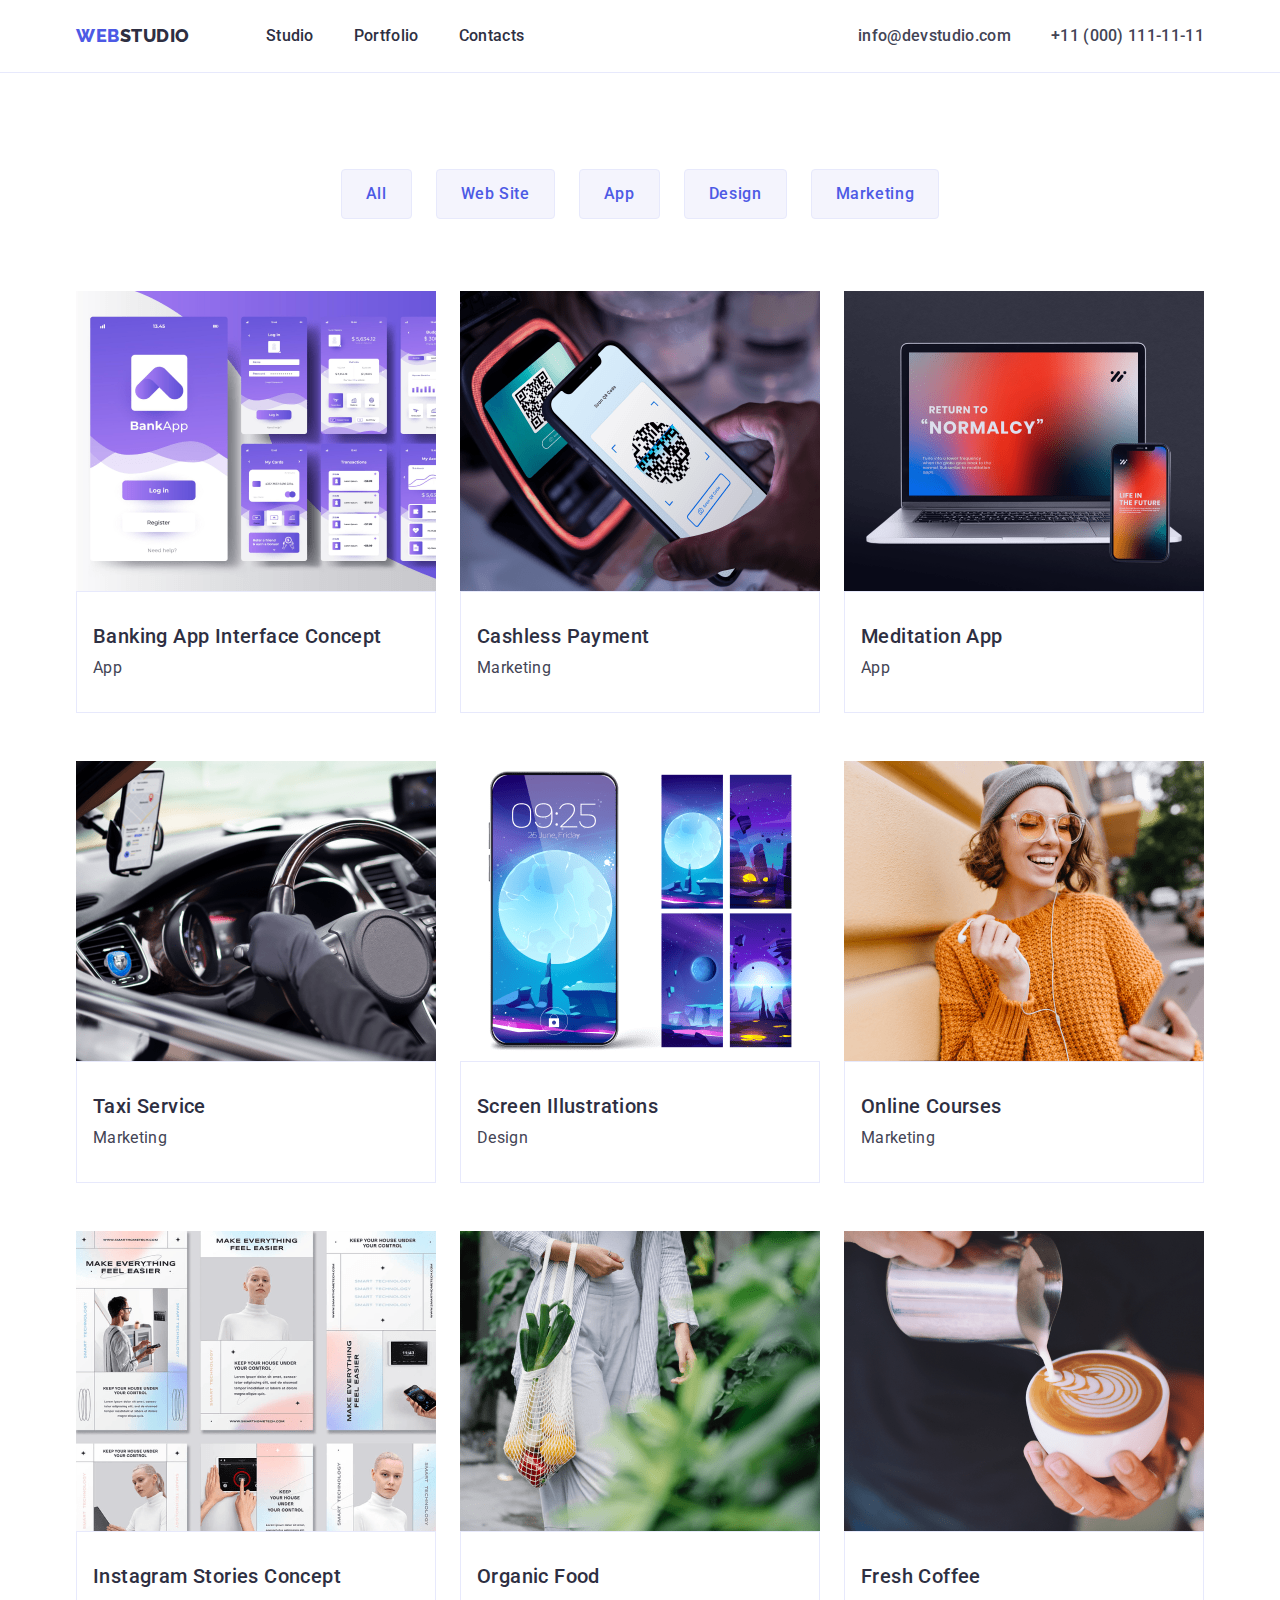
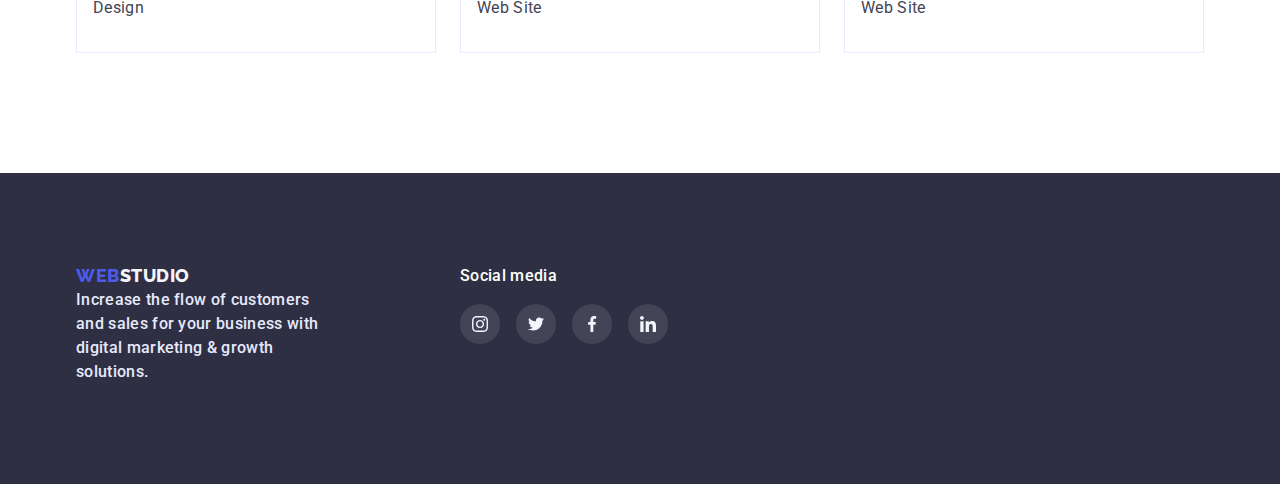
==== portfolio.html @ aef4aed8 "Initial commit" ====
<!DOCTYPE html>
<html lang="en">

<head>
    <meta charset="UTF-8">
    <meta http-equiv="X-UA-Compatible" content="IE=edge">
    <meta name="viewport" content="width=device-width, initial-scale=1.0">
    <title>Портфоліо</title>
    <link rel="preconnect" href="https://fonts.googleapis.com">
    <link rel="preconnect" href="https://fonts.gstatic.com" crossorigin>
    <link
        href="https://fonts.googleapis.com/css2?family=Raleway:wght@800&family=Roboto:wght@400;500;700;900&display=swap"
        rel="stylesheet">
    <link rel="stylesheet" href="https://cdn.jsdelivr.net/npm/modern-normalize@1.1.0/modern-normalize.min.css">
    <link rel="stylesheet" href="./css/style.css">
</head>

<body>
    <header class="top-header portfolio-header">
        <div class="container nav-container">
            <nav class="menu">
                <a href="./index.html" class="link logo">Web<span class="logo-black-letters">Studio</span>
                </a>
                <ul class="menu-list list">
                    <li class="menu-list-item">
                        <a class="menu-link link menu-link-stud" href="./index.html">Studio</a>
                    </li>
                    <li class="menu-list-item ">
                        <a class="menu-link link menu-link-portf" href="./portfolio.html">Portfolio</a>
                    </li>
                    <li class="menu-list-item ">
                        <a class="menu-link link menu-link-contact" href="">Contacts</a>
                    </li>
                </ul>

            </nav>

            <address class="top-address">
                <ul class="address-list list">
                    <li class="addres-list-global-item"><a href="mailto:info@devstudio.com"
                            class="address-list-item link">info@devstudio.com </a> </li>
                    <li class="addres-list-global-item"><a href="tel:+110001111111" class="address-list-item link">+11
                            (000) 111-11-11</a></li>
                </ul>
            </address>
        </div class="container">
    </header>
    <main>
        <h1 hidden>servicees</h1>

        <section>
            <div class="container services">
                <h1 hidden>servicees</h1>
                <ul class="services-buttons list">
                    <li><button class="services-btn" type="button">
                            All
                        </button>
                    </li>
                    <li><button class="services-btn" type="button">
                            Web Site
                        </button>
                    </li>
                    <li><button class="services-btn" type="button">
                            App
                        </button>
                    </li>
                    <li class="services-buttons-item"><button class="services-btn" type="button">
                            Design
                        </button>
                    </li>
                    <li><button class="services-btn" type="button">
                            Marketing
                        </button></li>
                </ul>

                <ul class="services-list list">
                    <li class="portfolio-cards"> <a href="" class="link portfolio-cards">
                            <div class="portfolio-card-hover">
                                <img src="./images/portfolio/portfolio1.jpg" width="360" height="300"
                                    alt="Banking app concept">
                                    <p class="portfolio-card-hover-text">14 Stylish and User-Friendly App Design Concepts ·
                                        Task Manager App · Calorie Tracker App · Exotic Fruit Ecommerce App · Cloud Storage
                                        App</p>
                            </div>
                            <div class="portfolio-card-bottom-text">
                                <h2 class="services-list-tytle">Banking App Interface Concept</h2>
                                <p class="services-list-text">App</p>
                            </div>
                        </a>

                    </li>
                    <li class="portfolio-cards"> <a href="" class="link portfolio-cards">
                            <div class="portfolio-card-hover"><img src="./images/portfolio/portfolio2.jpg" width="360" height="300" alt="phone pay">
                                <p class="portfolio-card-hover-text">14 Stylish and User-Friendly App Design Concepts ·
                                    Task Manager App · Calorie Tracker App · Exotic Fruit Ecommerce App · Cloud Storage
                                    App</p>
                            </div>

                            <div class="portfolio-card-bottom-text">
                                <h2 class="services-list-tytle">Cashless Payment</h2>
                                <p class="services-list-text">Marketing</p>
                            </div>
                        </a>


                    </li>
                    <li class="portfolio-cards"> <a href="" class="link portfolio-cards">
                            <div class="portfolio-card-hover">
                                <img src="./images/portfolio/portfolio3.jpg" width="360" height="300" alt="meditation app">
                                <p class="portfolio-card-hover-text">14 Stylish and User-Friendly App Design Concepts ·
                                    Task Manager App · Calorie Tracker App · Exotic Fruit Ecommerce App · Cloud Storage
                                    App</p>
                            </div>
                            <div class="portfolio-card-bottom-text">
                                <h2 class="services-list-tytle">Meditation App</h2>
                                <p class="services-list-text">App</p>
                            </div>
                        </a>


                    </li>
                    <li class="portfolio-cards"> <a href="" class="link">
                            <div class="portfolio-card-hover">
                                <img src="./images/portfolio/portfolio4.jpg" width="360" height="300" alt="car">
                                <p class="portfolio-card-hover-text">14 Stylish and User-Friendly App Design Concepts ·
                                    Task Manager App · Calorie Tracker App · Exotic Fruit Ecommerce App · Cloud Storage
                                    App</p>
                            </div>
                            <div class="portfolio-card-bottom-text">
                                <h2 class="services-list-tytle">Taxi Service</h2>
                                <p class="services-list-text">Marketing</p>
                            </div>
                        </a>

                    </li>
                    <li class="portfolio-cards"> <a href="" class="link portfolio-cards">
                            <div class="portfolio-card-hover">
                                <img src="./images/portfolio/portfolio5.jpg" width="360" height="300" alt="phone">
                                <p class="portfolio-card-hover-text">14 Stylish and User-Friendly App Design Concepts ·
                                    Task Manager App · Calorie Tracker App · Exotic Fruit Ecommerce App · Cloud Storage
                                    App</p>
                            </div>
                            <div class="portfolio-card-bottom-text">
                                <h2 class="services-list-tytle">Screen Illustrations</h2>
                                <p class="services-list-text">Design</p>
                            </div>
                        </a>

                    </li>
                    <li class="portfolio-cards"> <a href="" class="link portfolio-cards">
                            <div class="portfolio-card-hover">
                                <img src="./images/portfolio/portfolio6.jpg" width="360" height="300" alt="wooman">
                                <p class="portfolio-card-hover-text">14 Stylish and User-Friendly App Design Concepts ·
                                    Task Manager App · Calorie Tracker App · Exotic Fruit Ecommerce App · Cloud Storage
                                    App</p>
                            </div>
                            <div class="portfolio-card-bottom-text">
                                <h2 class="services-list-tytle">Online Courses</h2>
                                <p class="services-list-text">Marketing</p>
                            </div>
                        </a>

                    </li>
                    <li class="portfolio-cards"> <a href="" class="link portfolio-cards">
                            <div class="portfolio-card-hover">
                                <img src="./images/portfolio/portfolio7.jpg" width="360" height="300" alt="stories">
                                <p class="portfolio-card-hover-text">14 Stylish and User-Friendly App Design Concepts ·
                                    Task Manager App · Calorie Tracker App · Exotic Fruit Ecommerce App · Cloud Storage
                                    App</p>
                            </div>
                            <div class="portfolio-card-bottom-text">
                                <h2 class="services-list-tytle">Instagram Stories Concept</h2>
                                <p class="services-list-text">Design</p>
                            </div>
                        </a>
                    </li>
                    <li class="portfolio-cards"> <a href="" class="link portfolio-cards">
                            <div class="portfolio-card-hover">
                                <img src="./images/portfolio/portfolio8.jpg" width="360" height="300"
                                    alt="woomen with fruits">
                                    <p class="portfolio-card-hover-text">14 Stylish and User-Friendly App Design Concepts ·
                                        Task Manager App · Calorie Tracker App · Exotic Fruit Ecommerce App · Cloud Storage
                                        App</p>
                            </div>
                            <div class="portfolio-card-bottom-text">
                                <h2 class="services-list-tytle">Organic Food</h2>
                                <p class="services-list-text">Web Site</p>
                            </div>
                        </a>

                    </li>
                    <li class="portfolio-cards"> <a href="" class="link portfolio-cards">
                            <div class="portfolio-card-hover">
                                <img src="./images/portfolio/portfolio9.jpg" width="360" height="300" alt="cofee">
                                <p class="portfolio-card-hover-text">14 Stylish and User-Friendly App Design Concepts ·
                                    Task Manager App · Calorie Tracker App · Exotic Fruit Ecommerce App · Cloud Storage
                                    App</p>
                            </div>
                            <div class="portfolio-card-bottom-text">
                                <h2 class="services-list-tytle">Fresh Coffee</h2>
                                <p class="services-list-text">Web Site</p>
                            </div>
                        </a>

                    </li>
                </ul>
            </div class="container">
        </section>
    </main>
    <footer class="footer">

        <div class="container footer-container">
            <div class="footer-main-div">
                <a class="link footer-logo" href="./index.html">
                    Web<span class="logo-white-letters">Studio</span>
                </a>
                <p class="footer-text">Increase the flow of customers and sales for your business with digital marketing
                    & growth solutions.</p>
            </div>
            <div class="footer-social-media">
                <h3 class="footer-media-title">Social media</h3>
                <ul class="footer-media-list list">
                    <li class="social-list-item">
                        <a href="" class="footer-social-list-link">
                            <svg class="social-list-logo">
                                <use href="./images/sprite.svg#instagram"></use>
                            </svg>
                        </a>
                    </li>
                    <li class="social-list-item">
                        <a href="" class="footer-social-list-link">
                            <svg class="social-list-logo">
                                <use href="./images/sprite.svg#twitter"></use>
                            </svg>
                        </a>
                    </li>
                    <li class="social-list-item">
                        <a href="" class="footer-social-list-link">
                            <svg class="social-list-logo">
                                <use href="./images/sprite.svg#facebook"></use>
                            </svg>
                        </a>
                    </li>
                    <li class="social-list-item">
                        <a href="" class="footer-social-list-link">
                            <svg class="social-list-logo">
                                <use href="./images/sprite.svg#linkedin"></use>
                            </svg>
                        </a>
                    </li>
                </ul>
            </div>
        </div class="container">
    </footer>

</body>

</html>
---- css/style.css ----
p,
h1,
h2,
h3,
h4 {
    margin-top: 0;
    margin-bottom: 0;
}

ul,
ol {
    margin-top: 0;
    margin-bottom: 0;
    padding-left: 0;
}

img {
    display: block;
}

button {
    cursor: pointer;
}

address {
    font-style: normal;
}

.container {
    margin: 0 auto;
    width: 1158px;
    padding-left: 15px;
    padding-right: 15px;
}

body {
    font-family: "Roboto", sans-serif;
    color: var(--color-slate);
    font-weight: 500;
    letter-spacing: 0.02em;
}

:root {
    --color-iris: #4d5ae5;
    --color-ocean: #404bbf;
    --color-navy-blue: #2e2f42;
    --color-green: #31d0aa;
    --color-slate: #434455;
    --color-light-slate: #8e8f99;
    --color-cornflower: #e7e9fc;
    --color-cloud: #f4f4fd;
    --color-mega-white: #FFFFFF;
    --color-tuman-white: #AFB1B8;
    --main-animation: 250ms cubic-bezier(0.4, 0, 0.2, 1);
    --mega-white: #fcfcfc;
    --mega-black: #000000;
}




.link {
    text-decoration: none;
}

.list {
    list-style: none;
}


/* ---------------Menu----------------- */

.nav-container {
    display: flex;
    justify-content: space-between;
    padding-top: 24px;
    padding-bottom: 24px;

}

.menu {
    display: flex;
}

.menu-list {
    display: flex;
    gap: 40px;
}

.address-list {
    display: flex;
}

.logo {
    font-family: 'Raleway', sans-serif;
    font-style: normal;
    font-weight: 800;
    font-size: 18px;
    line-height: 1.17;
    letter-spacing: 0.03em;
    text-transform: uppercase;
    color: var(--color-iris);
    display: inline;
    margin-right: 76px;
}


.logo-black-letters {
    font-family: 'Raleway', sans-serif;
    font-style: normal;
    font-weight: 800;
    font-size: 18px;
    line-height: 24px;
    align-items: center;
    letter-spacing: 0.03em;
    text-transform: uppercase;
    color: var(--color-navy-blue);
    display: inline;

}

.logo-white-letters {
    font-family: 'Raleway', sans-serif;
    font-style: normal;
    font-weight: 800;
    font-size: 18px;
    line-height: 24px;
    align-items: center;
    letter-spacing: 0.03em;
    text-transform: uppercase;
    color: var(--color-cloud);
    display: inline;
}




.menu-link {
    font-family: 'Roboto';
    font-style: normal;
    font-weight: 500;
    font-size: 16px;
    line-height: 24px;
    letter-spacing: 0.02em;
    color: #2E2F42;
    transition: color var(--main-animation);
}

.top-address {
    font-style: normal;
}

.addres-list-global-item:not(:last-child) {
    padding-right: 40px;
}

.address-list-item {
    font-size: 16px;
    line-height: 1.5;
    letter-spacing: 0.02em;
    color: #434455;
    transition: color var(--main-animation);
}

.address-list-item:is(:hover, :focus) {
    color: #404BBF
}

.menu-link:is(:hover, :focus) {
    color: #404BBF;
}

.menu-link:is(:hover, :focus)::after {
    margin-top: 20px;
    display: block;
    background: #404BBF;
    border-radius: 2px;
    width: 48px;
    height: 4px;
    content: "";
    position: absolute;
}

.menu-link-portf:is(:hover, :focus)::after {
    width: 66px;
}

.menu-link-contact:is(:hover, :focus)::after {
    width: 67px;
}

.menu-list-item {
    display: flex;
}

/* --------------Hero-------------- */

.hero {
    background-image: linear-gradient(rgba(46, 47, 66, 0.7), rgba(46, 47, 66, 0.7)), url(../images/hero/people-office.png);
    background-size: cover;

}

.hero-container {
    display: flex;
    align-items: center;
    flex-direction: column;
    padding-top: 188px;
    padding-bottom: 188px;
}

.hero-title {
    font-size: 56px;
    line-height: 1.07;
    letter-spacing: 0.02em;
    color: #FFFFFF;
    text-align: center;
    width: 496px;
    display: flex;
    flex-wrap: wrap;
    margin-bottom: 48px;
}

.hero-button {
    font-weight: 500;
    font-size: 16px;
    line-height: 1.5;
    display: flex;
    align-items: center;
    letter-spacing: 0.04em;
    color: #FFFFFF;
    background-color: #4D5AE5;
    font-family: "Roboto", sans-serif;
    display: flex;
    align-items: end;
    padding: 16px 32px;
    border-radius: 4px;
    border-color: transparent;
    transition: background-color var(--main-animation), box-shadow var(--main-animation);
}

.hero-button:is(:hover, :focus) {
    background-color: #404BBF;
    box-shadow: 0px 4px 4px rgba(0, 0, 0, 0.15);

}

/* ------------------Benefits----------- */

.benefits-container {
    padding-top: 120px;
    padding-bottom: 120px;
}

.benefits-list-container {
    display: flex;
    flex-direction: row;
    gap: 24px;
}

.second-benefits-container {
    padding-bottom: 120px;
}

.benefits-list-item {
    widows: 264px;
}

.benefits-img-list {
    display: flex;
    gap: 24px;
}

.benefits-list-title {
    font-weight: 500;
    font-size: 20px;
    line-height: 1.2;
    letter-spacing: 0.02em;
    color: #2E2F42;
    margin-bottom: 8px;
}

.benefits-text {
    font-weight: 400;
    font-size: 16px;
    line-height: 1.5;
    letter-spacing: 0.02em;
    color: var(--color-slate);
}

.benefits-title {
    font-size: 36px;
    line-height: 1.11;
    letter-spacing: 0.02em;
    text-transform: capitalize;
    text-align: center;
    letter-spacing: 0.02em;
    color: #2E2F42;
    margin-bottom: 72px;

}

.benefits-logo {
    width: 64px;
    height: 64px;


}

.benefits-img-container {
    display: flex;
    background: #F4F4FD;
    border-radius: 4px;
    justify-content: center;
    padding-bottom: 24px;
    padding-top: 24px;
}

/*----------------------Our Team---------------- */

.our-team {
    background-color: var(--color-cloud);
    padding-top: 111px;
    padding-bottom: 129px;
}


.our-team-title {
    font-size: 36px;
    line-height: 1.11;
    letter-spacing: 0.02em;
    text-transform: capitalize;
    color: #2E2F42;
    text-align: center;
    margin-bottom: 72px;

}

.our-team-list {
    display: flex;
    gap: 24px;
}

.card-bottom-text {
    /* padding: 32px 16px; */
    background-color: var(--color-mega-white);
    border-radius: 0px 0px 4px 4px;
    padding-bottom: 32px;
    padding-top: 32px;
}

.team-list-name {
    font-weight: 500;
    font-size: 20px;
    line-height: 1.2;
    letter-spacing: 0.02em;
    color: #2E2F42;
    text-align: center;
    margin-bottom: 8px;
}

.team-list-profesion {
    font-weight: 400;
    font-size: 16px;
    line-height: 1.5;
    letter-spacing: 0.02em;
    color: #434455;
    text-align: center;
    margin-bottom: 8px;
}




.social-list-link {
    width: 40px;
    height: 40px;
    border-radius: 50%;
    background-color: var(--color-iris);
    display: flex;
    justify-content: center;
    align-items: center;
    transition: background-color var(--main-animation);
}

.social-setings-list {
    display: flex;
    justify-content: center;
    align-items: center;
    gap: 24px;
}

.social-list-logo {
    content: ;
    width: 16px;
    height: 16px;
    fill: var(--color-cloud);
}

.social-list-link:is(:hover, :focus) {
    background-color: var(--color-ocean);
}


/* ---------------------------------Customers--------------------------------- */

.customers-link {
    display: flex;
    width: 168px;
    height: 88px;
    border: 1px solid #8E8F99;
    border-radius: 4px;
    justify-content: center;
    align-items: center;
    transition: border-color var(--main-animation);
}

.customers-title {
    font-size: 36px;
    line-height: 1.11;
    text-align: center;
    letter-spacing: 0.02em;
    text-transform: capitalize;
    color: #2E2F42;
    margin-bottom: 72px;
}

.customers-list {
    display: flex;
    justify-content: center;
    gap: 24px;
}

.customers-logo {
    width: 104px;
    height: 56px;
    fill: var(--color-tuman-white);
    transition: fill var(--main-animation);

}

.customers-container {
    padding-top: 130px;
    padding-bottom: 120px;
}

.customers-link:is(:hover, :focus) {
    border-color: var(--color-ocean);
}

.customers-link:is(:hover, :focus) .customers-logo {
    fill: var(--color-ocean);
}


/* --------------Footer-------------------- */

.footer-container {
    display: flex;
    padding-top: 91px;
    padding-bottom: 100px;
}



.footer-logo {
    font-family: 'Raleway', sans-serif;
    font-style: normal;
    font-weight: 800;
    font-size: 18px;
    line-height: 1.17;
    letter-spacing: 0.03em;
    text-transform: uppercase;
    color: var(--color-iris);
    display: inline;
    margin-bottom: 16px;
}

.footer {
    background-color: var(--color-navy-blue);
}

.footer-text {
    font-size: 16px;
    line-height: 1.5;
    letter-spacing: 0.02em;
    color: #E7E9FC;
    width: 264px;
}

.footer-media-list {
    display: flex;
    justify-content: center;
    align-items: center;
    gap: 16px;
}

.footer-media-title {
    font-weight: 500;
    font-size: 16px;
    line-height: 1.5;
    letter-spacing: 0.02em;
    color: #FFFFFF;
    margin-bottom: 16px;
}

.footer-social-list-link {
    width: 40px;
    height: 40px;
    border-radius: 50%;
    background-color: rgba(255, 255, 255, 0.1);
    ;
    display: flex;
    justify-content: center;
    align-items: center;
    transition: background-color var(--main-animation);
}

.footer-main-div {
    margin-right: 120px;
}

.footer-social-list-link:is(:hover, :focus) {
    background-color: var(--color-green);
}

/* !!!!!!!!!!!!!!!!!!!!Portfolio!!!!!!!!!!!!!!!!!!!!!!!!!!!!!! */

.portfolio-header {
    border-bottom: 1px solid #E7E9FC;
}


/*----------------------- Main-------------------------------- */

.services-btn-container {
    padding-top: 96px;
    padding-bottom: 72px;
    justify-content: center;

}

.services-buttons {
    display: flex;
    gap: 24px;
    justify-content: center;
    margin-bottom: 72px;
}

.services-btn {
    font-family: 'Roboto', sans-serif;
    font-style: normal;
    font-weight: 500;
    font-size: 16px;
    line-height: 1.5;
    display: flex;
    align-items: center;
    text-align: center;
    letter-spacing: 0.04em;
    color: var(--color-iris);
    background-color: var(--color-cloud);
    background: #F4F4FD;
    border: 1px solid #E7E9FC;
    border-radius: 4px;
    padding: 12px 24px;
    transition: color var(--main-animation), background-color var(--main-animation), box-shadow var(--main-animation), border-color var(--main-animation);
}

.services-btn:is(:hover, :focus) {
    color: #FFFFFF;
    background-color: var(--color-ocean);
    border-color: var(--color-ocean);
    box-shadow: 0px 3px 1px rgba(0, 0, 0, 0.1), 0px 2px 1px rgba(0, 0, 0, 0.08), 0px 2px 2px rgba(0, 0, 0, 0.12);
}

.services-list {
    display: flex;
    flex-wrap: wrap;
    row-gap: 48px;
    column-gap: 24px;

}

.portfolio-card-hover-text {
    position: absolute;
    background-color: var(--color-iris);
    transform: translate(0%, 0%);
    width: 360px;
    height: 300px;
    padding-left: 32px;
    padding-top: 40px;
    font-weight: 400;
    font-size: 16px;
    line-height: 1.5;
    letter-spacing: 0.02em;
    color: var(--color-cloud);
    transition: transform var(--main-animation);
}


.portfolio-card-hover {
    position: relative;
    overflow: hidden;
}


.portfolio-card-bottom-text {
    padding-top: 32px;
    padding-bottom: 32px;
    padding-left: 16px;
    border: 1px solid #E7E9FC;
}

.services-list-tytle {
    font-weight: 500;
    font-size: 20px;
    line-height: 1.2;
    letter-spacing: 0.02em;
    color: var(--color-navy-blue);
    margin-bottom: 8px;
}

.services-list-text {
    font-weight: 400;
    font-size: 16px;
    line-height: 1.5;
    letter-spacing: 0.02em;
    color: var(--color-slate);
}

.services {
    padding-bottom: 120px;
    padding-top: 96px;
}

..portfolio-cards {
    transition: box-shadow var(--main-animation);
}

.portfolio-cards:is(:hover, :focus) {
    box-shadow: 0px 1px 6px rgba(46, 47, 66, 0.08), 0px 1px 1px rgba(46, 47, 66, 0.16), 0px 2px 1px rgba(46, 47, 66, 0.08);
}

.portfolio-cards:is(:hover, :focus) .portfolio-card-hover-text {
    transform: translate(0%, -100%);
}

/* ------------------Footer-----------------------  */


/*-----------------------------------------Modal---------------------------------------------- */

.backdrop {
    position: fixed;
    top: 0;
    width: 100%;
    height: 100%;
    background: rgba(46, 47, 66, 0.4);
}

.modal {
    position: absolute;
    width: 408px;
    min-height: 576px;
    background-color: var(--mega-white);
    top: 50%;
    left: 50%;
    transform: translate(-50%, -50%);
    padding: 24px;
   scale: 1;
    transition: scale var(--main-animation);
}

.modal-close {
    fill: var(--mega-black);
    width: 8px;
    height: 8px;
    
}

.modal-close-btn {
    background: #E7E9FC;
border: 1px solid rgba(0, 0, 0, 0.1);
border-radius: 50%;
display: flex;
align-items: center;
justify-content: center;
padding: 8px;
margin-left: auto;
}

.is-hidden {
opacity: 0;
visibility: hidden;
pointer-events: none;
}

.backdrop.is-hidden .modal {
    scale: 0.9;
}
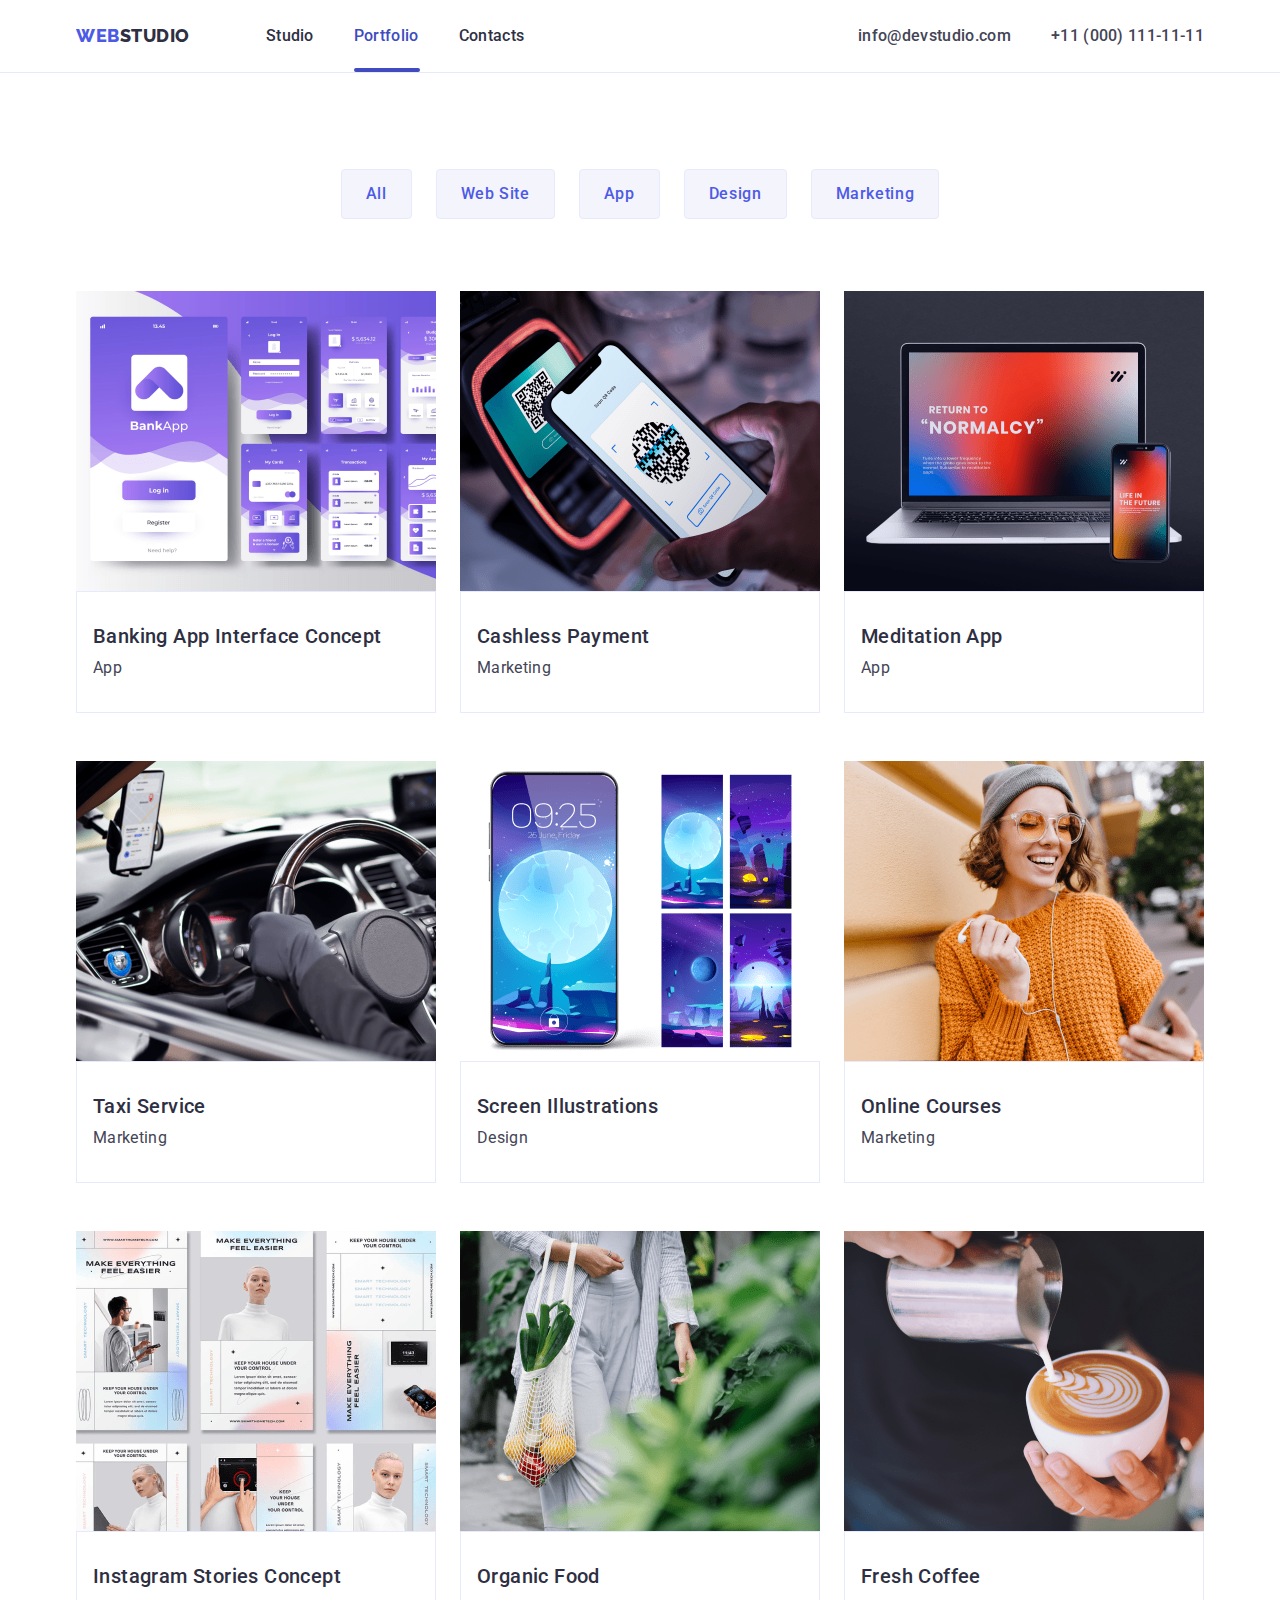
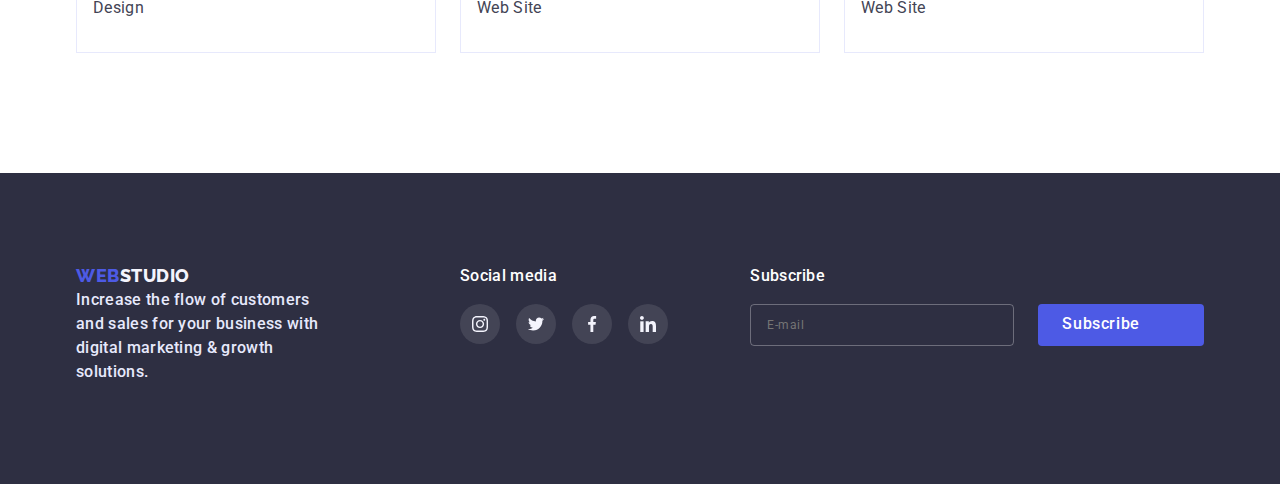
==== commit 64b7950e: "Do more fixes" ====
--- a/portfolio.html
+++ b/portfolio.html
@@ -23,13 +23,13 @@
                 </a>
                 <ul class="menu-list list">
                     <li class="menu-list-item">
-                        <a class="menu-link link menu-link-stud" href="./index.html">Studio</a>
+                        <a class="menu-link link" href="./index.html">Studio</a>
                     </li>
                     <li class="menu-list-item ">
                         <a class="menu-link link menu-link-portf" href="./portfolio.html">Portfolio</a>
                     </li>
                     <li class="menu-list-item ">
-                        <a class="menu-link link menu-link-contact" href="">Contacts</a>
+                        <a class="menu-link link" href="">Contacts</a>
                     </li>
                 </ul>
 
@@ -43,7 +43,7 @@
                             (000) 111-11-11</a></li>
                 </ul>
             </address>
-        </div class="container">
+        </div>
     </header>
     <main>
         <h1 hidden>servicees</h1>
@@ -204,7 +204,7 @@
 
                     </li>
                 </ul>
-            </div class="container">
+            </div>
         </section>
     </main>
     <footer class="footer">
@@ -218,7 +218,7 @@
                     & growth solutions.</p>
             </div>
             <div class="footer-social-media">
-                <h3 class="footer-media-title">Social media</h3>
+                <h3 class="footer-h3-title">Social media</h3>
                 <ul class="footer-media-list list">
                     <li class="social-list-item">
                         <a href="" class="footer-social-list-link">
@@ -250,7 +250,17 @@
                     </li>
                 </ul>
             </div>
-        </div class="container">
+            <div class="subscribe-section">
+                <h3 class="footer-h3-title">Subscribe</h3>
+                <form class="subscribe-form">
+                    <input type="email" class="footer-subscribe-input" name="subscribe_user_emeail" placeholder="E-mail">
+                    <button class="subscribe-btn" type="submit">Subscribe<svg class="subscribe-btn-icon">
+                            <use href="/images/sprite.svg#icon-send"></use>
+                        </svg>
+                    </button>
+                </form>
+            </div>
+        </div>
     </footer>
 
 </body>
--- a/css/style.css
+++ b/css/style.css
@@ -170,7 +170,7 @@
     color: #404BBF;
 }
 
-.menu-link:is(:hover, :focus)::after {
+.menu-link-stud::after {
     margin-top: 20px;
     display: block;
     background: #404BBF;
@@ -181,16 +181,27 @@
     position: absolute;
 }
 
-.menu-link-portf:is(:hover, :focus)::after {
+.menu-link-portf::after {
+    margin-top: 20px;
+    display: block;
+    background: #404BBF;
+    border-radius: 2px;
     width: 66px;
-}
-
-.menu-link-contact:is(:hover, :focus)::after {
-    width: 67px;
+    height: 4px;
+    content: "";
+    position: absolute;
+}
+
+.menu-link-portf {
+    color: var(--color-ocean);
 }
 
 .menu-list-item {
     display: flex;
+}
+
+.menu-link-stud {
+    color: var(--color-ocean);
 }
 
 /* --------------Hero-------------- */
@@ -495,7 +506,7 @@
     gap: 16px;
 }
 
-.footer-media-title {
+.footer-h3-title {
     font-weight: 500;
     font-size: 16px;
     line-height: 1.5;
@@ -509,7 +520,6 @@
     height: 40px;
     border-radius: 50%;
     background-color: rgba(255, 255, 255, 0.1);
-    ;
     display: flex;
     justify-content: center;
     align-items: center;
@@ -523,6 +533,7 @@
 .footer-social-list-link:is(:hover, :focus) {
     background-color: var(--color-green);
 }
+
 
 /* !!!!!!!!!!!!!!!!!!!!Portfolio!!!!!!!!!!!!!!!!!!!!!!!!!!!!!! */
 
@@ -648,6 +659,60 @@
 /* ------------------Footer-----------------------  */
 
 
+.subscribe-section {
+    margin-left: auto
+}
+
+.subscribe-form {
+    display: flex;
+}
+
+.subscribe-btn-icon {
+    fill: var(--color-mega-white);
+    width: 24px;
+    height: 20px;
+    margin-left: 16px;
+    text-align: center;
+
+}
+
+.subscribe-btn {
+    font-weight: 500;
+    font-size: 16px;
+    line-height: 1.5;
+    letter-spacing: 0.04em;
+    color: var(--color-mega-white);
+    background-color: var(--color-iris);
+    padding: 8px 24px;
+    border-radius: 4px;
+    border: none;
+    transition: background-color var(--main-animation);
+    display: flex;
+    justify-content: center;
+
+}
+
+.footer-subscribe-input {
+    padding-left: 16px;
+    padding-top: 8px;
+    padding-bottom: 8px;
+    background-color: transparent;
+    border: 1px solid rgba(255, 255, 255, 0.3);
+    border-radius: 4px;
+    font-size: 12px;
+    line-height: 2;
+    letter-spacing: 0.04em;
+    color: var(--color-mega-white);
+    outline: transparent;
+    width: 264px;
+    margin-right: 24px;
+
+}
+
+.subscribe-btn:is(:hover, :focus) {
+    background-color: var(--color-ocean);
+}
+
 /*-----------------------------------------Modal---------------------------------------------- */
 
 .backdrop {
@@ -667,7 +732,7 @@
     left: 50%;
     transform: translate(-50%, -50%);
     padding: 24px;
-   scale: 1;
+    scale: 1;
     transition: scale var(--main-animation);
 }
 
@@ -675,26 +740,195 @@
     fill: var(--mega-black);
     width: 8px;
     height: 8px;
-    
+
 }
 
 .modal-close-btn {
     background: #E7E9FC;
-border: 1px solid rgba(0, 0, 0, 0.1);
-border-radius: 50%;
-display: flex;
-align-items: center;
-justify-content: center;
-padding: 8px;
-margin-left: auto;
+    border: 1px solid rgba(0, 0, 0, 0.1);
+    border-radius: 50%;
+    display: flex;
+    align-items: center;
+    justify-content: center;
+    padding: 8px;
+    margin-left: auto;
+    margin-bottom: 24px;
+}
+
+.modal-close-btn:is(:hover, :focus) {
+    background-color: var(--color-ocean);
+    border-color: var(--color-ocean);
+}
+
+.modal-close-btn:is(:hover, :focus) .modal-close {
+    fill: var(--color-mega-white);
 }
 
 .is-hidden {
-opacity: 0;
-visibility: hidden;
-pointer-events: none;
+    opacity: 0;
+    visibility: hidden;
+    pointer-events: none;
 }
 
 .backdrop.is-hidden .modal {
     scale: 0.9;
+}
+
+/* ---------------------------------------------------------Modal-form-------------------------------------------------------------- */
+
+.modal-form {
+    display: flex;
+    flex-direction: column;
+}
+
+.form-input-lable {
+    display: flex;
+    flex-direction: column;
+
+}
+
+.form-top-text {
+    font-weight: 500;
+    font-size: 16px;
+    line-height: 1.5;
+    letter-spacing: 0.02em;
+    color: #2E2F42;
+    margin-bottom: 16px;
+}
+
+.form-input-lable {
+    font-size: 12px;
+    line-height: 1.17;
+    letter-spacing: 0.04em;
+    color: #8E8F99;
+}
+
+.form-user-information-input {
+    font-size: 14px;
+    line-height: 1.17;
+    letter-spacing: 0.04em;
+    color: #303030;
+    border: 1px solid rgba(33, 33, 33, 0.2);
+    border-radius: 4px;
+    height: 40px;
+    background-color: transparent;
+    width: 100%;
+    padding-left: 38px;
+    outline: transparent;
+    transition: border-color var(--main-animation);
+}
+
+.form-user-information-input:focus {
+    border-color: var(--color-iris);
+}
+
+.form-user-information-input:focus+.modal-form-icon {
+    fill: var(--color-iris);
+}
+
+.form-input-name {
+    margin-bottom: 8px;
+}
+
+.modal-form-icon {
+    width: 18px;
+    height: 18px;
+    fill: var(--color-navy-blue);
+    position: absolute;
+    left: 0;
+    margin-left: 19px;
+    transform: translateY(-50%);
+    top: 50%;
+    transition: fill var(--main-animation);
+}
+
+.modal-form-input-wrapper {
+    position: relative;
+    display: inline-block;
+    margin-bottom: 8px;
+}
+
+.form-text-area-label {
+    padding-left: 16px;
+    padding-top: 8px;
+    height: 120px;
+    resize: none;
+    margin-bottom: 16px;
+    transition: border-color var(--main-animation);
+}
+
+.form-text-area-label::placeholder {
+    font-size: 12px;
+    line-height: 1.17;
+    letter-spacing: 0.04em;
+    color: rgba(117, 117, 117, 0.5);
+}
+
+.form-checkbox-input {
+    position: absolute;
+}
+
+.form-checkbox-text {
+    font-size: 12px;
+    line-height: 1.17;
+    letter-spacing: 0.04em;
+    color: #757575;
+    display: flex;
+    align-items: center;
+    margin-bottom: 24px;
+}
+
+.form-privacy-policy-link {
+    font-size: 12px;
+    line-height: 1.33;
+    letter-spacing: 0.04em;
+    text-decoration-line: underline;
+    color: #4D5AE5;
+}
+
+
+.form-submit-btn {
+
+    background: var(--color-iris);
+    box-shadow: 0px 4px 4px rgba(0, 0, 0, 0.15);
+    border-radius: 4px;
+    font-weight: 500;
+    font-size: 16px;
+    line-height: 1.5;
+    letter-spacing: 0.04em;
+    color: #FFFFFF;
+    border: transparent;
+    width: 169px;
+    height: 56px;
+    margin: 0 auto;
+}
+
+.modal-checkbox-icon {
+    width: 10px;
+    height: 8px;
+    bottom: 50%;
+    left: 50%;
+    transform: translate(-50% -50%);
+    opacity: 0;
+}
+
+.modal-checkbox-icon-wrapper {
+    border: 1.25px solid var(--color-navy-blue);
+    border-radius: 2px;
+    width: 16px;
+    height: 16px;
+    display: flex;
+    justify-content: center;
+    align-items: center;
+    margin-right: 8px;
+}
+
+.form-checkbox-input:checked+.modal-checkbox-icon-wrapper {
+    opacity: 1;
+    fill: var(--color-cloud);
+    background-image: url(/images/modal-form/modal-checkbox.svg);
+    background-color: var(--color-ocean);
+    background-repeat: no-repeat;
+    background-position: 50% 50%;
+    border-color: var(--color-ocean);
 }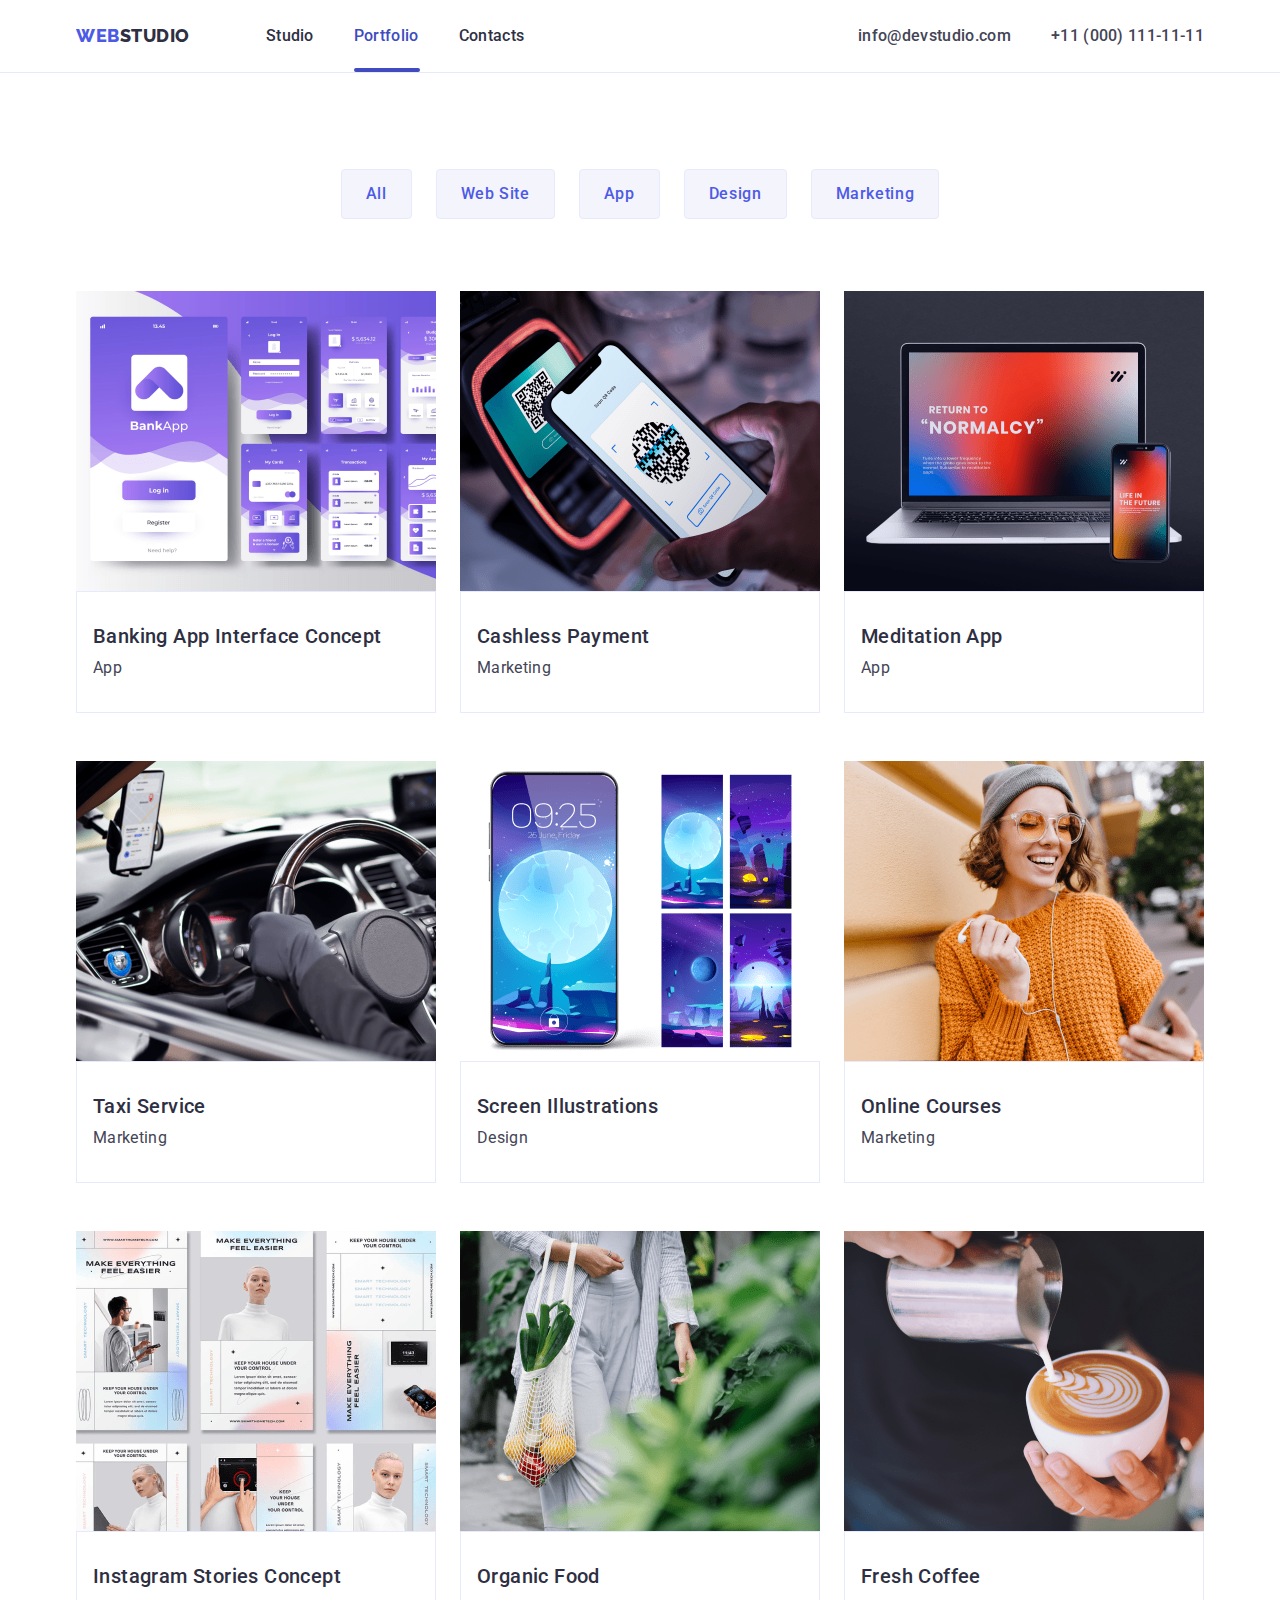
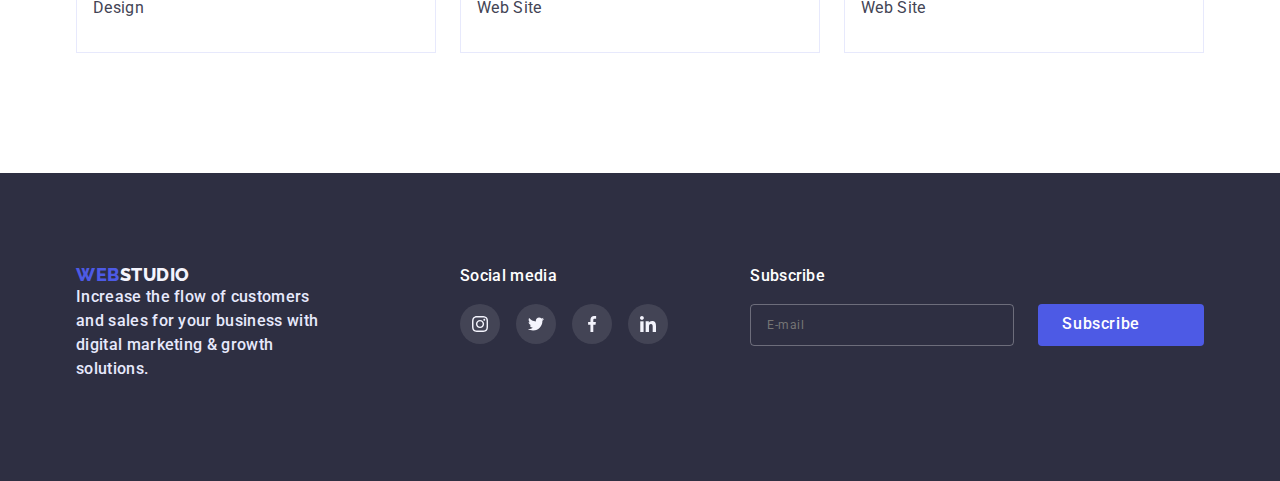
==== commit dff94821: "Do BEM naming for index.html" ====
--- a/portfolio.html
+++ b/portfolio.html
@@ -16,31 +16,34 @@
 </head>
 
 <body>
-    <header class="top-header portfolio-header">
-        <div class="container nav-container">
-            <nav class="menu">
-                <a href="./index.html" class="link logo">Web<span class="logo-black-letters">Studio</span>
+    <header class="header header--portfolio">
+        <div class="navbar container">
+            <nav class="navigation">
+                <a href="./index.html" class="logo link">Web<span class="logo--black-letters">Studio</span>
                 </a>
-                <ul class="menu-list list">
-                    <li class="menu-list-item">
-                        <a class="menu-link link" href="./index.html">Studio</a>
-                    </li>
-                    <li class="menu-list-item ">
-                        <a class="menu-link link menu-link-portf" href="./portfolio.html">Portfolio</a>
-                    </li>
-                    <li class="menu-list-item ">
-                        <a class="menu-link link" href="">Contacts</a>
-                    </li>
-                </ul>
-
+                <ul class="navigation__list list">
+                    <li class="navigation__item">
+                        <a class="navigation__link link" href="./index.html">Studio</a>
+                    </li>
+                    <li class="navigation__item ">
+                        <a class="navigation__link link navigation__link--portfolio"
+                            href="./portfolio.html">Portfolio</a>
+                    </li>
+                    <li class="navigation__item">
+                        <a class="navigation__link link " href="">Contacts</a>
+                    </li>
+                </ul>
             </nav>
 
-            <address class="top-address">
-                <ul class="address-list list">
-                    <li class="addres-list-global-item"><a href="mailto:info@devstudio.com"
-                            class="address-list-item link">info@devstudio.com </a> </li>
-                    <li class="addres-list-global-item"><a href="tel:+110001111111" class="address-list-item link">+11
-                            (000) 111-11-11</a></li>
+            <address class="address">
+                <ul class="address__list list">
+                    <li class="address__item">
+                        <a href="mailto:info@devstudio.com" class="address__link link">info@devstudio.com</a>
+                    </li>
+                    <li class="address__item">
+                        <a href="tel:+110001111111" class="address__link link">+11
+                            (000) 111-11-11</a>
+                    </li>
                 </ul>
             </address>
         </div>
@@ -78,9 +81,9 @@
                             <div class="portfolio-card-hover">
                                 <img src="./images/portfolio/portfolio1.jpg" width="360" height="300"
                                     alt="Banking app concept">
-                                    <p class="portfolio-card-hover-text">14 Stylish and User-Friendly App Design Concepts ·
-                                        Task Manager App · Calorie Tracker App · Exotic Fruit Ecommerce App · Cloud Storage
-                                        App</p>
+                                <p class="portfolio-card-hover-text">14 Stylish and User-Friendly App Design Concepts ·
+                                    Task Manager App · Calorie Tracker App · Exotic Fruit Ecommerce App · Cloud Storage
+                                    App</p>
                             </div>
                             <div class="portfolio-card-bottom-text">
                                 <h2 class="services-list-tytle">Banking App Interface Concept</h2>
@@ -90,7 +93,8 @@
 
                     </li>
                     <li class="portfolio-cards"> <a href="" class="link portfolio-cards">
-                            <div class="portfolio-card-hover"><img src="./images/portfolio/portfolio2.jpg" width="360" height="300" alt="phone pay">
+                            <div class="portfolio-card-hover"><img src="./images/portfolio/portfolio2.jpg" width="360"
+                                    height="300" alt="phone pay">
                                 <p class="portfolio-card-hover-text">14 Stylish and User-Friendly App Design Concepts ·
                                     Task Manager App · Calorie Tracker App · Exotic Fruit Ecommerce App · Cloud Storage
                                     App</p>
@@ -106,7 +110,8 @@
                     </li>
                     <li class="portfolio-cards"> <a href="" class="link portfolio-cards">
                             <div class="portfolio-card-hover">
-                                <img src="./images/portfolio/portfolio3.jpg" width="360" height="300" alt="meditation app">
+                                <img src="./images/portfolio/portfolio3.jpg" width="360" height="300"
+                                    alt="meditation app">
                                 <p class="portfolio-card-hover-text">14 Stylish and User-Friendly App Design Concepts ·
                                     Task Manager App · Calorie Tracker App · Exotic Fruit Ecommerce App · Cloud Storage
                                     App</p>
@@ -178,9 +183,9 @@
                             <div class="portfolio-card-hover">
                                 <img src="./images/portfolio/portfolio8.jpg" width="360" height="300"
                                     alt="woomen with fruits">
-                                    <p class="portfolio-card-hover-text">14 Stylish and User-Friendly App Design Concepts ·
-                                        Task Manager App · Calorie Tracker App · Exotic Fruit Ecommerce App · Cloud Storage
-                                        App</p>
+                                <p class="portfolio-card-hover-text">14 Stylish and User-Friendly App Design Concepts ·
+                                    Task Manager App · Calorie Tracker App · Exotic Fruit Ecommerce App · Cloud Storage
+                                    App</p>
                             </div>
                             <div class="portfolio-card-bottom-text">
                                 <h2 class="services-list-tytle">Organic Food</h2>
@@ -208,42 +213,42 @@
         </section>
     </main>
     <footer class="footer">
-
-        <div class="container footer-container">
-            <div class="footer-main-div">
-                <a class="link footer-logo" href="./index.html">
-                    Web<span class="logo-white-letters">Studio</span>
+        <div class="container footer__container">
+            <div class="footer__information">
+                <a class="footer__logo link" href="./index.html">
+                    Web<span class="logo--white-letters">Studio</span>
                 </a>
-                <p class="footer-text">Increase the flow of customers and sales for your business with digital marketing
+                <p class="footer__text">Increase the flow of customers and sales for your business with digital
+                    marketing
                     & growth solutions.</p>
             </div>
-            <div class="footer-social-media">
-                <h3 class="footer-h3-title">Social media</h3>
-                <ul class="footer-media-list list">
-                    <li class="social-list-item">
-                        <a href="" class="footer-social-list-link">
-                            <svg class="social-list-logo">
+            <div>
+                <h3 class="footer__title">Social media</h3>
+                <ul class="footer__media-list list">
+                    <li>
+                        <a href="" class="footer__social-link">
+                            <svg class="social__logo">
                                 <use href="./images/sprite.svg#instagram"></use>
                             </svg>
                         </a>
                     </li>
-                    <li class="social-list-item">
-                        <a href="" class="footer-social-list-link">
-                            <svg class="social-list-logo">
+                    <li>
+                        <a href="" class="footer__social-link">
+                            <svg class="social__logo">
                                 <use href="./images/sprite.svg#twitter"></use>
                             </svg>
                         </a>
                     </li>
-                    <li class="social-list-item">
-                        <a href="" class="footer-social-list-link">
-                            <svg class="social-list-logo">
+                    <li>
+                        <a href="" class="footer__social-link">
+                            <svg class="social__logo">
                                 <use href="./images/sprite.svg#facebook"></use>
                             </svg>
                         </a>
                     </li>
-                    <li class="social-list-item">
-                        <a href="" class="footer-social-list-link">
-                            <svg class="social-list-logo">
+                    <li>
+                        <a href="" class="footer__social-link">
+                            <svg class="social__logo">
                                 <use href="./images/sprite.svg#linkedin"></use>
                             </svg>
                         </a>
@@ -251,18 +256,18 @@
                 </ul>
             </div>
             <div class="subscribe-section">
-                <h3 class="footer-h3-title">Subscribe</h3>
+                <h3 class="footer__title">Subscribe</h3>
                 <form class="subscribe-form">
-                    <input type="email" class="footer-subscribe-input" name="subscribe_user_emeail" placeholder="E-mail">
+                    <input type="email" class="footer-subscribe-input" name="subscribe_user_emeail"
+                        placeholder="E-mail">
                     <button class="subscribe-btn" type="submit">Subscribe<svg class="subscribe-btn-icon">
-                            <use href="/images/sprite.svg#icon-send"></use>
+                            <use href="./images/sprite.svg#icon-send"></use>
                         </svg>
                     </button>
                 </form>
             </div>
         </div>
     </footer>
-
 </body>
 
 </html>--- a/css/style.css
+++ b/css/style.css
@@ -56,9 +56,6 @@
     --mega-black: #000000;
 }
 
-
-
-
 .link {
     text-decoration: none;
 }
@@ -67,28 +64,27 @@
     list-style: none;
 }
 
+.visually-hidden {
+    position: absolute;
+    width: 1px;
+    height: 1px;
+    margin: -1px;
+    border: 0;
+    padding: 0;
+
+    white-space: nowrap;
+    clip-path: inset(100%);
+    clip: rect(0 0 0 0);
+    overflow: hidden;
+}
 
 /* ---------------Menu----------------- */
 
-.nav-container {
+.navbar {
     display: flex;
     justify-content: space-between;
     padding-top: 24px;
     padding-bottom: 24px;
-
-}
-
-.menu {
-    display: flex;
-}
-
-.menu-list {
-    display: flex;
-    gap: 40px;
-}
-
-.address-list {
-    display: flex;
 }
 
 .logo {
@@ -104,8 +100,11 @@
     margin-right: 76px;
 }
 
-
-.logo-black-letters {
+.logo--white-letters {
+    color: #F4F4FD;
+}
+
+.logo--black-letters {
     font-family: 'Raleway', sans-serif;
     font-style: normal;
     font-weight: 800;
@@ -116,26 +115,18 @@
     text-transform: uppercase;
     color: var(--color-navy-blue);
     display: inline;
-
-}
-
-.logo-white-letters {
-    font-family: 'Raleway', sans-serif;
-    font-style: normal;
-    font-weight: 800;
-    font-size: 18px;
-    line-height: 24px;
-    align-items: center;
-    letter-spacing: 0.03em;
-    text-transform: uppercase;
-    color: var(--color-cloud);
-    display: inline;
-}
-
-
-
-
-.menu-link {
+}
+
+.navigation {
+    display: flex;
+}
+
+.navigation__list {
+    display: flex;
+    gap: 40px;
+}
+
+.navigation__link {
     font-family: 'Roboto';
     font-style: normal;
     font-weight: 500;
@@ -146,31 +137,11 @@
     transition: color var(--main-animation);
 }
 
-.top-address {
-    font-style: normal;
-}
-
-.addres-list-global-item:not(:last-child) {
-    padding-right: 40px;
-}
-
-.address-list-item {
-    font-size: 16px;
-    line-height: 1.5;
-    letter-spacing: 0.02em;
-    color: #434455;
-    transition: color var(--main-animation);
-}
-
-.address-list-item:is(:hover, :focus) {
-    color: #404BBF
-}
-
-.menu-link:is(:hover, :focus) {
+.navigation__link:is(:hover, :focus) {
     color: #404BBF;
 }
 
-.menu-link-stud::after {
+.navigation__link--studio::after {
     margin-top: 20px;
     display: block;
     background: #404BBF;
@@ -181,7 +152,7 @@
     position: absolute;
 }
 
-.menu-link-portf::after {
+.navigation__link--portfolio::after {
     margin-top: 20px;
     display: block;
     background: #404BBF;
@@ -192,16 +163,36 @@
     position: absolute;
 }
 
-.menu-link-portf {
+.navigation__link--portfolio {
     color: var(--color-ocean);
 }
 
-.menu-list-item {
-    display: flex;
-}
-
-.menu-link-stud {
+.navigation__link--studio {
     color: var(--color-ocean);
+}
+
+.address {
+    font-style: normal;
+}
+
+.address__list {
+    display: flex;
+}
+
+.address__item:not(:last-child) {
+    padding-right: 40px;
+}
+
+.address__link {
+    font-size: 16px;
+    line-height: 1.5;
+    letter-spacing: 0.02em;
+    color: #434455;
+    transition: color var(--main-animation);
+}
+
+.address__link:is(:hover, :focus) {
+    color: #404BBF
 }
 
 /* --------------Hero-------------- */
@@ -212,7 +203,7 @@
 
 }
 
-.hero-container {
+.hero__container {
     display: flex;
     align-items: center;
     flex-direction: column;
@@ -220,7 +211,7 @@
     padding-bottom: 188px;
 }
 
-.hero-title {
+.hero__title {
     font-size: 56px;
     line-height: 1.07;
     letter-spacing: 0.02em;
@@ -232,7 +223,7 @@
     margin-bottom: 48px;
 }
 
-.hero-button {
+.modal-open__button {
     font-weight: 500;
     font-size: 16px;
     line-height: 1.5;
@@ -250,39 +241,43 @@
     transition: background-color var(--main-animation), box-shadow var(--main-animation);
 }
 
-.hero-button:is(:hover, :focus) {
+.modal-open__button:is(:hover, :focus) {
     background-color: #404BBF;
     box-shadow: 0px 4px 4px rgba(0, 0, 0, 0.15);
-
 }
 
 /* ------------------Benefits----------- */
 
-.benefits-container {
+.benefits__container {
     padding-top: 120px;
     padding-bottom: 120px;
 }
 
-.benefits-list-container {
+.banefits__list {
     display: flex;
     flex-direction: row;
     gap: 24px;
 }
 
-.second-benefits-container {
-    padding-bottom: 120px;
-}
-
-.benefits-list-item {
+.benefits__item {
     widows: 264px;
 }
 
-.benefits-img-list {
-    display: flex;
-    gap: 24px;
-}
-
-.benefits-list-title {
+.benefits__img-background {
+    display: flex;
+    background: #F4F4FD;
+    border-radius: 4px;
+    justify-content: center;
+    padding-bottom: 24px;
+    padding-top: 24px;
+}
+
+.benefits__logo {
+    width: 64px;
+    height: 64px;
+}
+
+.benefits__title {
     font-weight: 500;
     font-size: 20px;
     line-height: 1.2;
@@ -291,7 +286,7 @@
     margin-bottom: 8px;
 }
 
-.benefits-text {
+.benefits__text {
     font-weight: 400;
     font-size: 16px;
     line-height: 1.5;
@@ -299,7 +294,13 @@
     color: var(--color-slate);
 }
 
-.benefits-title {
+/* ----------------------What are we doing---------------------- */
+
+.questioning__container {
+    padding-bottom: 120px;
+}
+
+.questioning__title {
     font-size: 36px;
     line-height: 1.11;
     letter-spacing: 0.02em;
@@ -308,35 +309,22 @@
     letter-spacing: 0.02em;
     color: #2E2F42;
     margin-bottom: 72px;
-
-}
-
-.benefits-logo {
-    width: 64px;
-    height: 64px;
-
-
-}
-
-.benefits-img-container {
-    display: flex;
-    background: #F4F4FD;
-    border-radius: 4px;
-    justify-content: center;
-    padding-bottom: 24px;
-    padding-top: 24px;
+}
+
+.questioning__img-list {
+    display: flex;
+    gap: 24px;
 }
 
 /*----------------------Our Team---------------- */
 
-.our-team {
+.team {
     background-color: var(--color-cloud);
     padding-top: 111px;
     padding-bottom: 129px;
 }
 
-
-.our-team-title {
+.team__title {
     font-size: 36px;
     line-height: 1.11;
     letter-spacing: 0.02em;
@@ -347,12 +335,16 @@
 
 }
 
-.our-team-list {
+.team__list {
     display: flex;
     gap: 24px;
 }
 
-.card-bottom-text {
+.team__img {
+    width: 264px;
+}
+
+.team__summarizing {
     /* padding: 32px 16px; */
     background-color: var(--color-mega-white);
     border-radius: 0px 0px 4px 4px;
@@ -360,7 +352,7 @@
     padding-top: 32px;
 }
 
-.team-list-name {
+.team__name {
     font-weight: 500;
     font-size: 20px;
     line-height: 1.2;
@@ -370,7 +362,7 @@
     margin-bottom: 8px;
 }
 
-.team-list-profesion {
+.team__profesion {
     font-weight: 400;
     font-size: 16px;
     line-height: 1.5;
@@ -380,10 +372,14 @@
     margin-bottom: 8px;
 }
 
-
-
-
-.social-list-link {
+.team__social-setings-list {
+    display: flex;
+    justify-content: center;
+    align-items: center;
+    gap: 24px;
+}
+
+.team-social__link {
     width: 40px;
     height: 40px;
     border-radius: 50%;
@@ -394,28 +390,41 @@
     transition: background-color var(--main-animation);
 }
 
-.social-setings-list {
-    display: flex;
-    justify-content: center;
-    align-items: center;
-    gap: 24px;
-}
-
-.social-list-logo {
+.team-social__link:is(:hover, :focus) {
+    background-color: var(--color-ocean);
+}
+
+.social__logo {
     content: ;
     width: 16px;
     height: 16px;
     fill: var(--color-cloud);
 }
 
-.social-list-link:is(:hover, :focus) {
-    background-color: var(--color-ocean);
-}
-
-
 /* ---------------------------------Customers--------------------------------- */
 
-.customers-link {
+.customers {
+    padding-top: 130px;
+    padding-bottom: 120px;
+}
+
+.customers__title {
+    font-size: 36px;
+    line-height: 1.11;
+    text-align: center;
+    letter-spacing: 0.02em;
+    text-transform: capitalize;
+    color: #2E2F42;
+    margin-bottom: 72px;
+}
+
+.customers__list {
+    display: flex;
+    justify-content: center;
+    gap: 24px;
+}
+
+.customers__link {
     display: flex;
     width: 168px;
     height: 88px;
@@ -426,23 +435,7 @@
     transition: border-color var(--main-animation);
 }
 
-.customers-title {
-    font-size: 36px;
-    line-height: 1.11;
-    text-align: center;
-    letter-spacing: 0.02em;
-    text-transform: capitalize;
-    color: #2E2F42;
-    margin-bottom: 72px;
-}
-
-.customers-list {
-    display: flex;
-    justify-content: center;
-    gap: 24px;
-}
-
-.customers-logo {
+.customers__logo {
     width: 104px;
     height: 56px;
     fill: var(--color-tuman-white);
@@ -450,31 +443,31 @@
 
 }
 
-.customers-container {
-    padding-top: 130px;
-    padding-bottom: 120px;
-}
-
-.customers-link:is(:hover, :focus) {
+.customers__link:is(:hover, :focus) {
     border-color: var(--color-ocean);
 }
 
-.customers-link:is(:hover, :focus) .customers-logo {
+.customers__link:is(:hover, :focus) .customers__logo {
     fill: var(--color-ocean);
 }
 
 
 /* --------------Footer-------------------- */
-
-.footer-container {
+.footer {
+    background-color: var(--color-navy-blue);
+}
+
+.footer__container {
     display: flex;
     padding-top: 91px;
     padding-bottom: 100px;
 }
 
-
-
-.footer-logo {
+.footer__information {
+    margin-right: 120px;
+}
+
+.footer__logo {
     font-family: 'Raleway', sans-serif;
     font-style: normal;
     font-weight: 800;
@@ -487,11 +480,7 @@
     margin-bottom: 16px;
 }
 
-.footer {
-    background-color: var(--color-navy-blue);
-}
-
-.footer-text {
+.footer__text {
     font-size: 16px;
     line-height: 1.5;
     letter-spacing: 0.02em;
@@ -499,14 +488,7 @@
     width: 264px;
 }
 
-.footer-media-list {
-    display: flex;
-    justify-content: center;
-    align-items: center;
-    gap: 16px;
-}
-
-.footer-h3-title {
+.footer__title {
     font-weight: 500;
     font-size: 16px;
     line-height: 1.5;
@@ -515,7 +497,14 @@
     margin-bottom: 16px;
 }
 
-.footer-social-list-link {
+.footer__media-list {
+    display: flex;
+    justify-content: center;
+    align-items: center;
+    gap: 16px;
+}
+
+.footer__social-link {
     width: 40px;
     height: 40px;
     border-radius: 50%;
@@ -526,18 +515,13 @@
     transition: background-color var(--main-animation);
 }
 
-.footer-main-div {
-    margin-right: 120px;
-}
-
-.footer-social-list-link:is(:hover, :focus) {
+.footer__social-link:is(:hover, :focus) {
     background-color: var(--color-green);
 }
 
-
 /* !!!!!!!!!!!!!!!!!!!!Portfolio!!!!!!!!!!!!!!!!!!!!!!!!!!!!!! */
 
-.portfolio-header {
+.header--portfolio {
     border-bottom: 1px solid #E7E9FC;
 }
 
@@ -784,8 +768,10 @@
 .form-input-lable {
     display: flex;
     flex-direction: column;
-
-}
+    margin-bottom: 8px;
+}
+
+
 
 .form-top-text {
     font-weight: 500;
@@ -827,7 +813,7 @@
 }
 
 .form-input-name {
-    margin-bottom: 8px;
+    margin-bottom: 4px;
 }
 
 .modal-form-icon {
@@ -845,7 +831,6 @@
 .modal-form-input-wrapper {
     position: relative;
     display: inline-block;
-    margin-bottom: 8px;
 }
 
 .form-text-area-label {
@@ -903,12 +888,13 @@
     margin: 0 auto;
 }
 
-.modal-checkbox-icon {
+.modal-checkbox-icon-svg {
     width: 10px;
     height: 8px;
     bottom: 50%;
     left: 50%;
     transform: translate(-50% -50%);
+    overflow: visible;
     opacity: 0;
 }
 
@@ -926,9 +912,13 @@
 .form-checkbox-input:checked+.modal-checkbox-icon-wrapper {
     opacity: 1;
     fill: var(--color-cloud);
-    background-image: url(/images/modal-form/modal-checkbox.svg);
+    background-image: url(./images/modal-form/modal-checkbox.svg);
     background-color: var(--color-ocean);
     background-repeat: no-repeat;
     background-position: 50% 50%;
     border-color: var(--color-ocean);
+}
+
+.form-checkbox-input:checked+.modal-checkbox-icon-wrapper .modal-checkbox-icon-svg {
+    opacity: 1;
 }